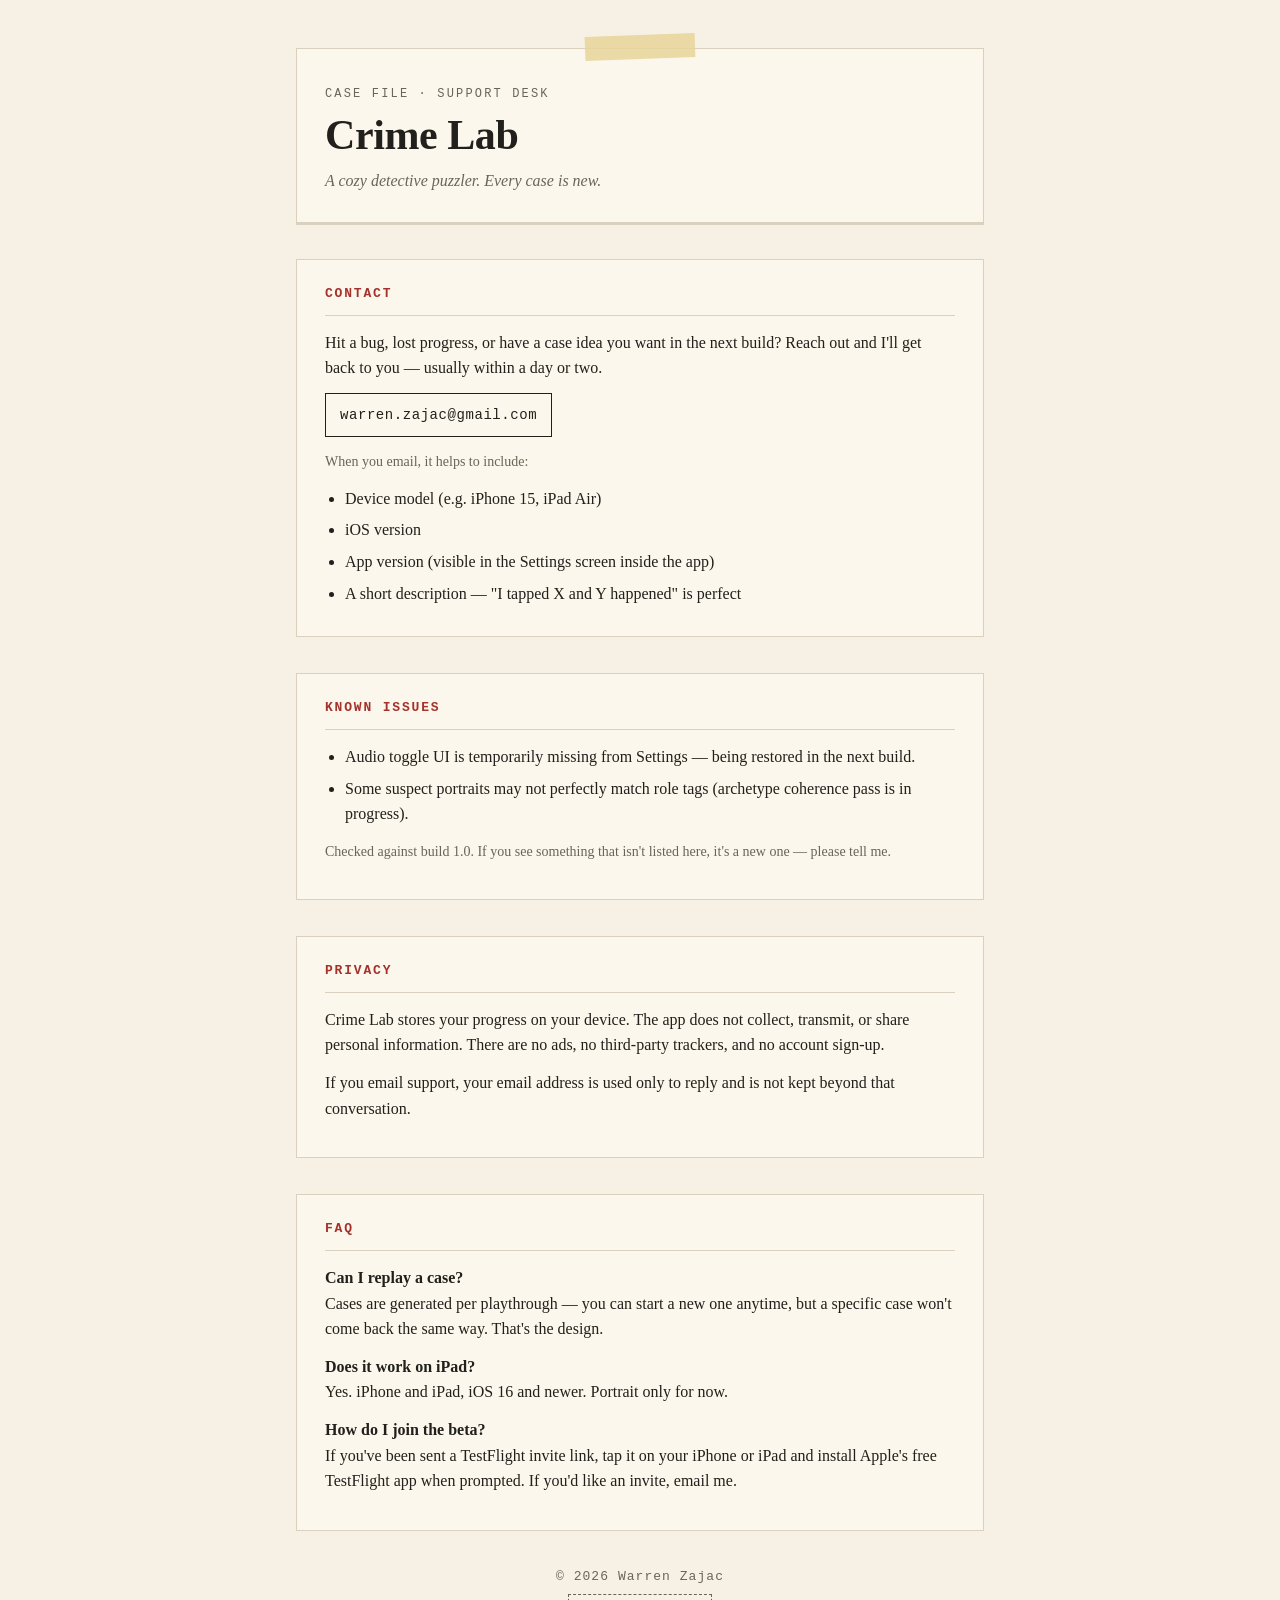
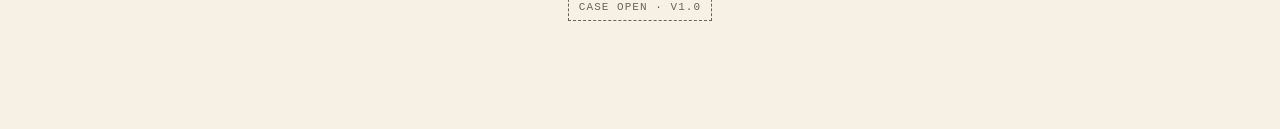
==== index.html @ 8f6f0765 "Initial support site Co-Authored-By: Claude Opus 4.7 <noreply@anthropic.com>" ====
<!doctype html>
<html lang="en">
<head>
<meta charset="utf-8">
<meta name="viewport" content="width=device-width,initial-scale=1">
<title>Crime Lab — Support</title>
<meta name="description" content="Support, contact and known issues for Crime Lab, a cozy detective puzzler for iPhone and iPad.">
<style>
  :root {
    --bg: #f6f1e4;
    --paper: #fbf7ec;
    --ink: #22201c;
    --muted: #6b6457;
    --accent: #a4322b;
    --rule: #d9d1bd;
    --tape: #e8d59a;
  }
  @media (prefers-color-scheme: dark) {
    :root:not([data-theme="light"]) {
      --bg: #15130f;
      --paper: #1c1a16;
      --ink: #ede7d6;
      --muted: #9a9282;
      --accent: #e26b60;
      --rule: #2e2a22;
      --tape: #5a4a26;
    }
  }
  :root[data-theme="dark"] {
    --bg: #15130f;
    --paper: #1c1a16;
    --ink: #ede7d6;
    --muted: #9a9282;
    --accent: #e26b60;
    --rule: #2e2a22;
    --tape: #5a4a26;
  }
  * { box-sizing: border-box; }
  html, body { margin: 0; padding: 0; }
  body {
    background: var(--bg);
    color: var(--ink);
    font-family: Georgia, "Iowan Old Style", "Palatino Linotype", serif;
    line-height: 1.6;
    -webkit-font-smoothing: antialiased;
  }
  .wrap {
    max-width: 720px;
    margin: 0 auto;
    padding: 48px 16px 96px;
  }
  header {
    position: relative;
    background: var(--paper);
    border: 1px solid var(--rule);
    padding: 36px 28px 28px;
    box-shadow: 0 2px 0 var(--rule);
  }
  header::before {
    content: "";
    position: absolute;
    top: -14px; left: 50%;
    transform: translateX(-50%) rotate(-2deg);
    width: 110px; height: 24px;
    background: var(--tape);
    opacity: 0.85;
  }
  .eyebrow {
    font-family: "Courier New", monospace;
    letter-spacing: 0.18em;
    text-transform: uppercase;
    font-size: 12px;
    color: var(--muted);
    margin: 0 0 8px;
  }
  h1 {
    font-size: 42px;
    line-height: 1.1;
    margin: 0 0 10px;
    letter-spacing: -0.01em;
  }
  .tagline {
    color: var(--muted);
    margin: 0;
    font-style: italic;
  }
  section {
    margin-top: 36px;
    background: var(--paper);
    border: 1px solid var(--rule);
    padding: 24px 28px;
  }
  h2 {
    font-family: "Courier New", monospace;
    text-transform: uppercase;
    letter-spacing: 0.14em;
    font-size: 13px;
    color: var(--accent);
    margin: 0 0 14px;
    padding-bottom: 10px;
    border-bottom: 1px solid var(--rule);
  }
  p { margin: 0 0 12px; }
  a {
    color: var(--accent);
    text-decoration: underline;
    text-underline-offset: 3px;
  }
  a:hover { text-decoration-thickness: 2px; }
  ul { padding-left: 20px; margin: 0 0 4px; }
  li { margin-bottom: 6px; }
  .contact {
    display: inline-block;
    padding: 10px 14px;
    border: 1px solid var(--ink);
    color: var(--ink);
    text-decoration: none;
    font-family: "Courier New", monospace;
    font-size: 14px;
    letter-spacing: 0.04em;
    transition: background .15s, color .15s;
  }
  .contact:hover {
    background: var(--ink);
    color: var(--paper);
  }
  .meta {
    margin-top: 36px;
    text-align: center;
    color: var(--muted);
    font-size: 13px;
    font-family: "Courier New", monospace;
    letter-spacing: 0.08em;
  }
  .stamp {
    display: inline-block;
    margin-top: 6px;
    padding: 4px 10px;
    border: 1px dashed var(--muted);
    text-transform: uppercase;
    font-size: 11px;
  }
</style>
</head>
<body>
<div class="wrap">

  <header>
    <p class="eyebrow">Case File · Support Desk</p>
    <h1>Crime Lab</h1>
    <p class="tagline">A cozy detective puzzler. Every case is new.</p>
  </header>

  <section>
    <h2>Contact</h2>
    <p>Hit a bug, lost progress, or have a case idea you want in the next build? Reach out and I'll get back to you — usually within a day or two.</p>
    <p><a class="contact" href="mailto:warren.zajac@gmail.com?subject=Crime%20Lab%20Support">warren.zajac@gmail.com</a></p>
    <p style="margin-top:14px;color:var(--muted);font-size:14px">When you email, it helps to include:</p>
    <ul>
      <li>Device model (e.g. iPhone 15, iPad Air)</li>
      <li>iOS version</li>
      <li>App version (visible in the Settings screen inside the app)</li>
      <li>A short description — "I tapped X and Y happened" is perfect</li>
    </ul>
  </section>

  <section>
    <h2>Known Issues</h2>
    <ul>
      <li>Audio toggle UI is temporarily missing from Settings — being restored in the next build.</li>
      <li>Some suspect portraits may not perfectly match role tags (archetype coherence pass is in progress).</li>
    </ul>
    <p style="color:var(--muted);font-size:14px;margin-top:14px">Checked against build 1.0. If you see something that isn't listed here, it's a new one — please tell me.</p>
  </section>

  <section>
    <h2>Privacy</h2>
    <p>Crime Lab stores your progress on your device. The app does not collect, transmit, or share personal information. There are no ads, no third-party trackers, and no account sign-up.</p>
    <p>If you email support, your email address is used only to reply and is not kept beyond that conversation.</p>
  </section>

  <section>
    <h2>FAQ</h2>
    <p><strong>Can I replay a case?</strong><br>
    Cases are generated per playthrough — you can start a new one anytime, but a specific case won't come back the same way. That's the design.</p>
    <p><strong>Does it work on iPad?</strong><br>
    Yes. iPhone and iPad, iOS 16 and newer. Portrait only for now.</p>
    <p><strong>How do I join the beta?</strong><br>
    If you've been sent a TestFlight invite link, tap it on your iPhone or iPad and install Apple's free TestFlight app when prompted. If you'd like an invite, email me.</p>
  </section>

  <p class="meta">
    &copy; 2026 Warren Zajac<br>
    <span class="stamp">Case Open · v1.0</span>
  </p>

</div>
</body>
</html>
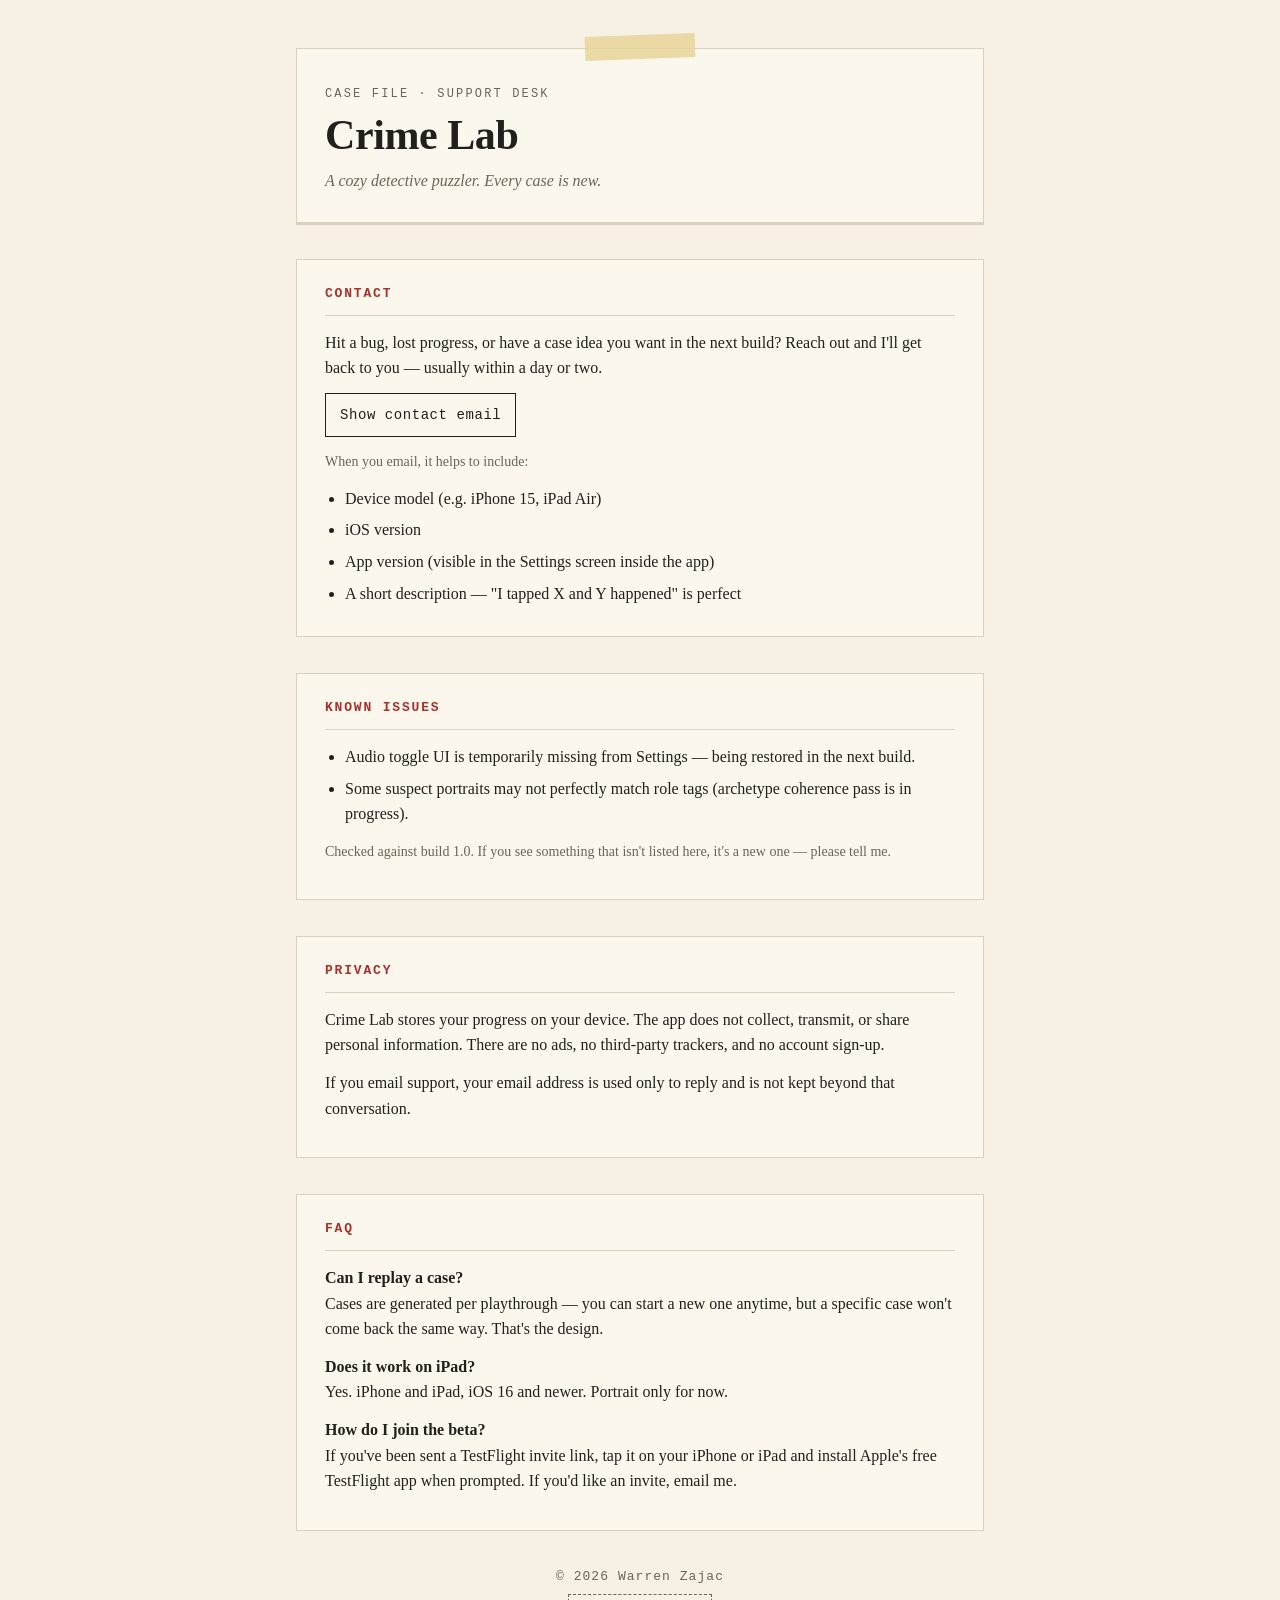
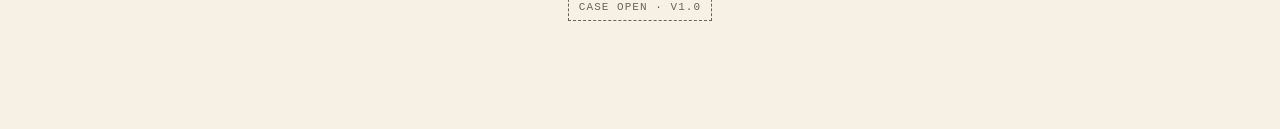
==== commit e465f86d: "Obfuscate email, block AI crawlers via robots.txt and meta tags Co-Authored-By: Claude Opus 4.7 <nor" ====
--- a/index.html
+++ b/index.html
@@ -5,6 +5,10 @@
 <meta name="viewport" content="width=device-width,initial-scale=1">
 <title>Crime Lab — Support</title>
 <meta name="description" content="Support, contact and known issues for Crime Lab, a cozy detective puzzler for iPhone and iPad.">
+<meta name="robots" content="noai, noimageai">
+<meta name="GPTBot" content="noindex">
+<meta name="ClaudeBot" content="noindex">
+<meta name="Google-Extended" content="noindex">
 <style>
   :root {
     --bg: #f6f1e4;
@@ -154,7 +158,14 @@
   <section>
     <h2>Contact</h2>
     <p>Hit a bug, lost progress, or have a case idea you want in the next build? Reach out and I'll get back to you — usually within a day or two.</p>
-    <p><a class="contact" href="mailto:warren.zajac@gmail.com?subject=Crime%20Lab%20Support">warren.zajac@gmail.com</a></p>
+    <p>
+      <a id="contact-link" class="contact" href="#" rel="nofollow noindex noai">
+        <span id="contact-label">Show contact email</span>
+      </a>
+    </p>
+    <noscript>
+      <p style="color:var(--muted);font-size:14px">JavaScript is disabled. Contact: <em>warren dot zajac at gmail dot com</em></p>
+    </noscript>
     <p style="margin-top:14px;color:var(--muted);font-size:14px">When you email, it helps to include:</p>
     <ul>
       <li>Device model (e.g. iPhone 15, iPad Air)</li>
@@ -195,5 +206,26 @@
   </p>
 
 </div>
+<script>
+  (function () {
+    var link = document.getElementById("contact-link");
+    var label = document.getElementById("contact-label");
+    if (!link || !label) return;
+    var user = ["w","a","r","r","e","n",".","z","a","j","a","c"].join("");
+    var host = ["g","m","a","i","l",".","c","o","m"].join("");
+    var at = String.fromCharCode(64);
+    var subject = String.fromCharCode(63) + "subject=Crime" + String.fromCharCode(37) + "20Lab" + String.fromCharCode(37) + "20Support";
+    var revealed = false;
+    link.addEventListener("click", function (e) {
+      if (!revealed) {
+        e.preventDefault();
+        var email = user + at + host;
+        link.href = ["mail","to:"].join("") + email + subject;
+        label.textContent = email;
+        revealed = true;
+      }
+    });
+  })();
+</script>
 </body>
 </html>
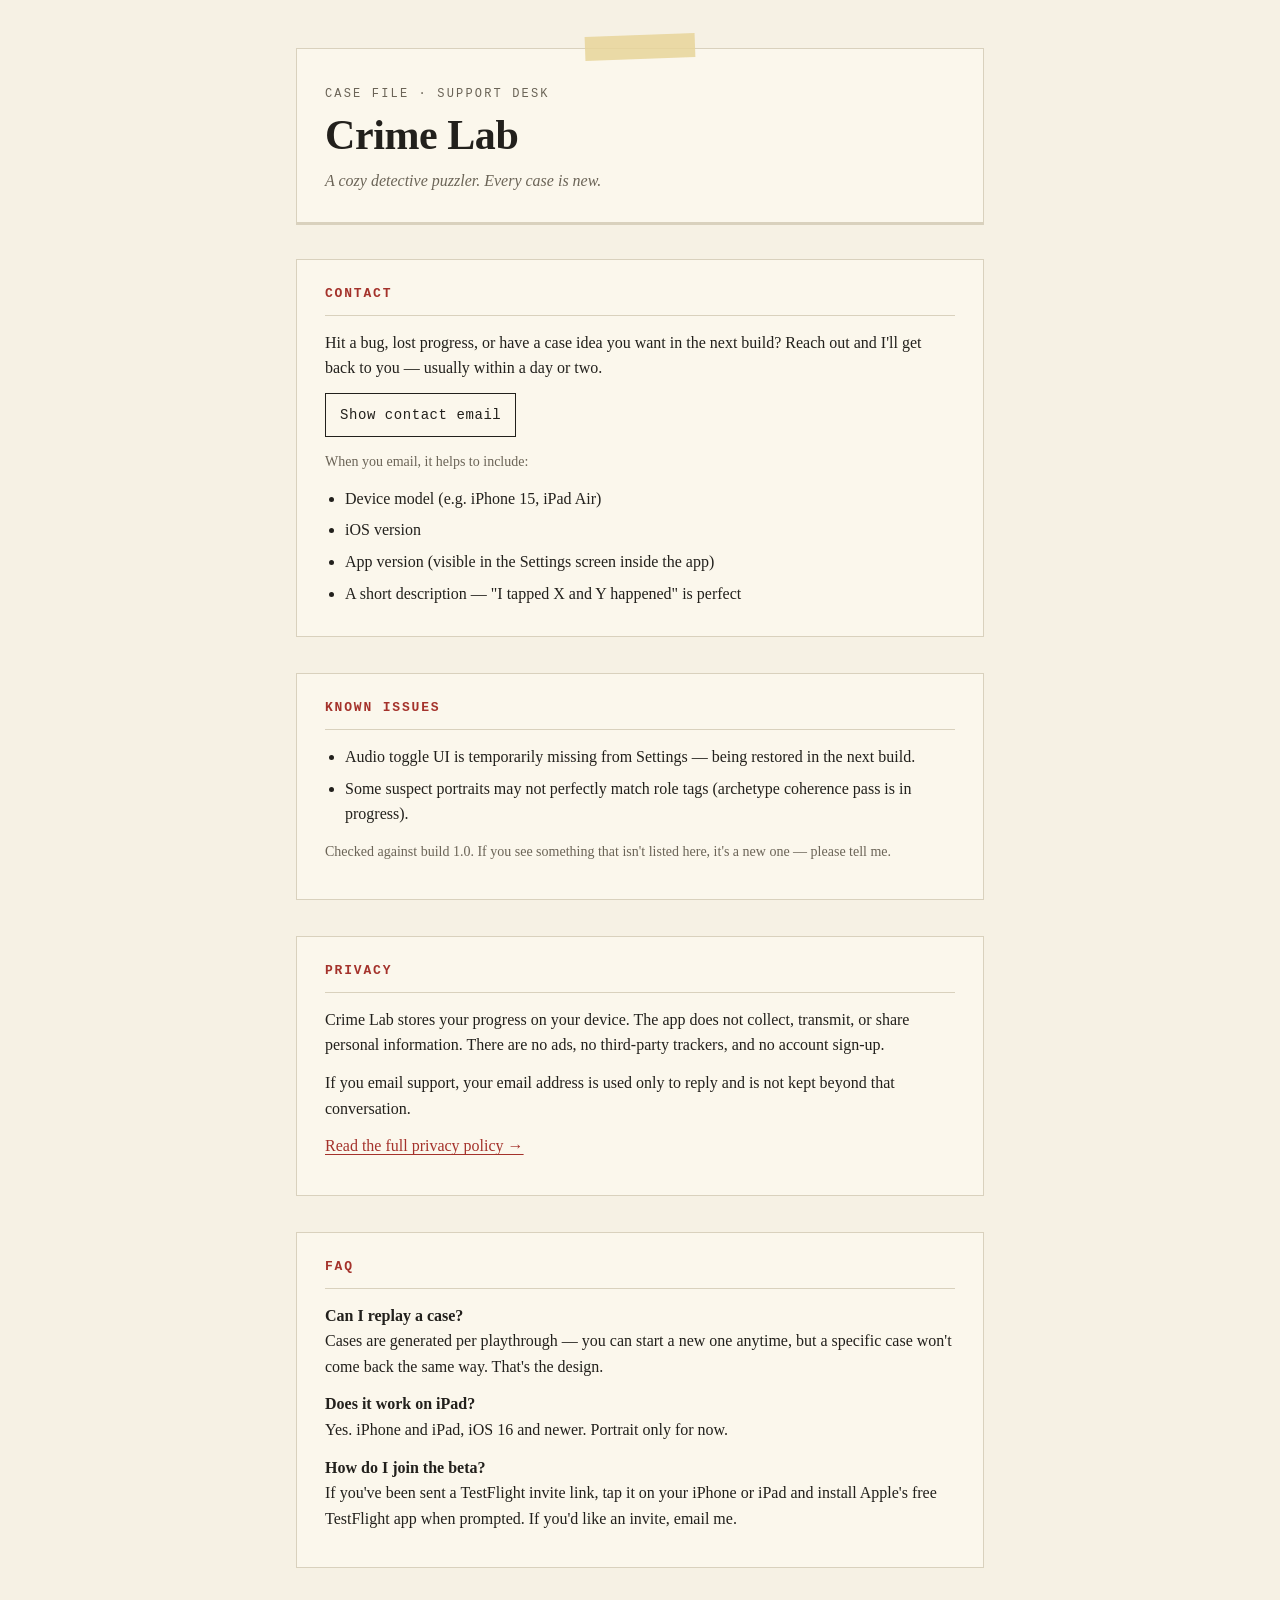
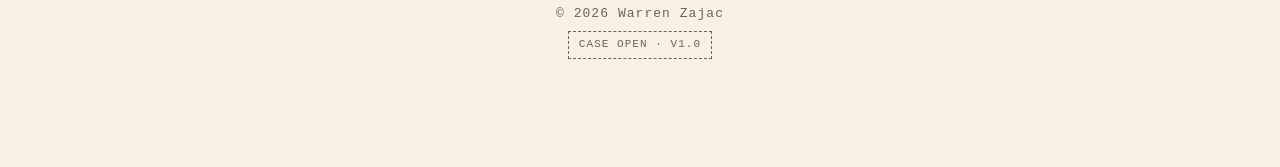
==== commit b349007f: "Add privacy policy page Co-Authored-By: Claude Opus 4.7 <noreply@anthropic.com>" ====
--- a/index.html
+++ b/index.html
@@ -164,7 +164,7 @@
       </a>
     </p>
     <noscript>
-      <p style="color:var(--muted);font-size:14px">JavaScript is disabled. Contact: <em>warren dot zajac at gmail dot com</em></p>
+      <p style="color:var(--muted);font-size:14px">JavaScript is disabled. Contact: <em>tweeter underscore like five oh at icloud dot com</em></p>
     </noscript>
     <p style="margin-top:14px;color:var(--muted);font-size:14px">When you email, it helps to include:</p>
     <ul>
@@ -188,6 +188,7 @@
     <h2>Privacy</h2>
     <p>Crime Lab stores your progress on your device. The app does not collect, transmit, or share personal information. There are no ads, no third-party trackers, and no account sign-up.</p>
     <p>If you email support, your email address is used only to reply and is not kept beyond that conversation.</p>
+    <p><a href="./privacy.html">Read the full privacy policy &rarr;</a></p>
   </section>
 
   <section>
@@ -211,15 +212,20 @@
     var link = document.getElementById("contact-link");
     var label = document.getElementById("contact-label");
     if (!link || !label) return;
-    var user = ["w","a","r","r","e","n",".","z","a","j","a","c"].join("");
-    var host = ["g","m","a","i","l",".","c","o","m"].join("");
-    var at = String.fromCharCode(64);
+    function rot13(s) {
+      return s.replace(/[A-Za-z]/g, function (c) {
+        var code = c.charCodeAt(0);
+        var base = code >= 97 ? 97 : 65;
+        return String.fromCharCode(((code - base + 13) % 26) + base);
+      });
+    }
+    var payload = "gjrrgre_yvxr5b@vpybhq.pbz";
     var subject = String.fromCharCode(63) + "subject=Crime" + String.fromCharCode(37) + "20Lab" + String.fromCharCode(37) + "20Support";
     var revealed = false;
     link.addEventListener("click", function (e) {
       if (!revealed) {
         e.preventDefault();
-        var email = user + at + host;
+        var email = rot13(payload);
         link.href = ["mail","to:"].join("") + email + subject;
         label.textContent = email;
         revealed = true;
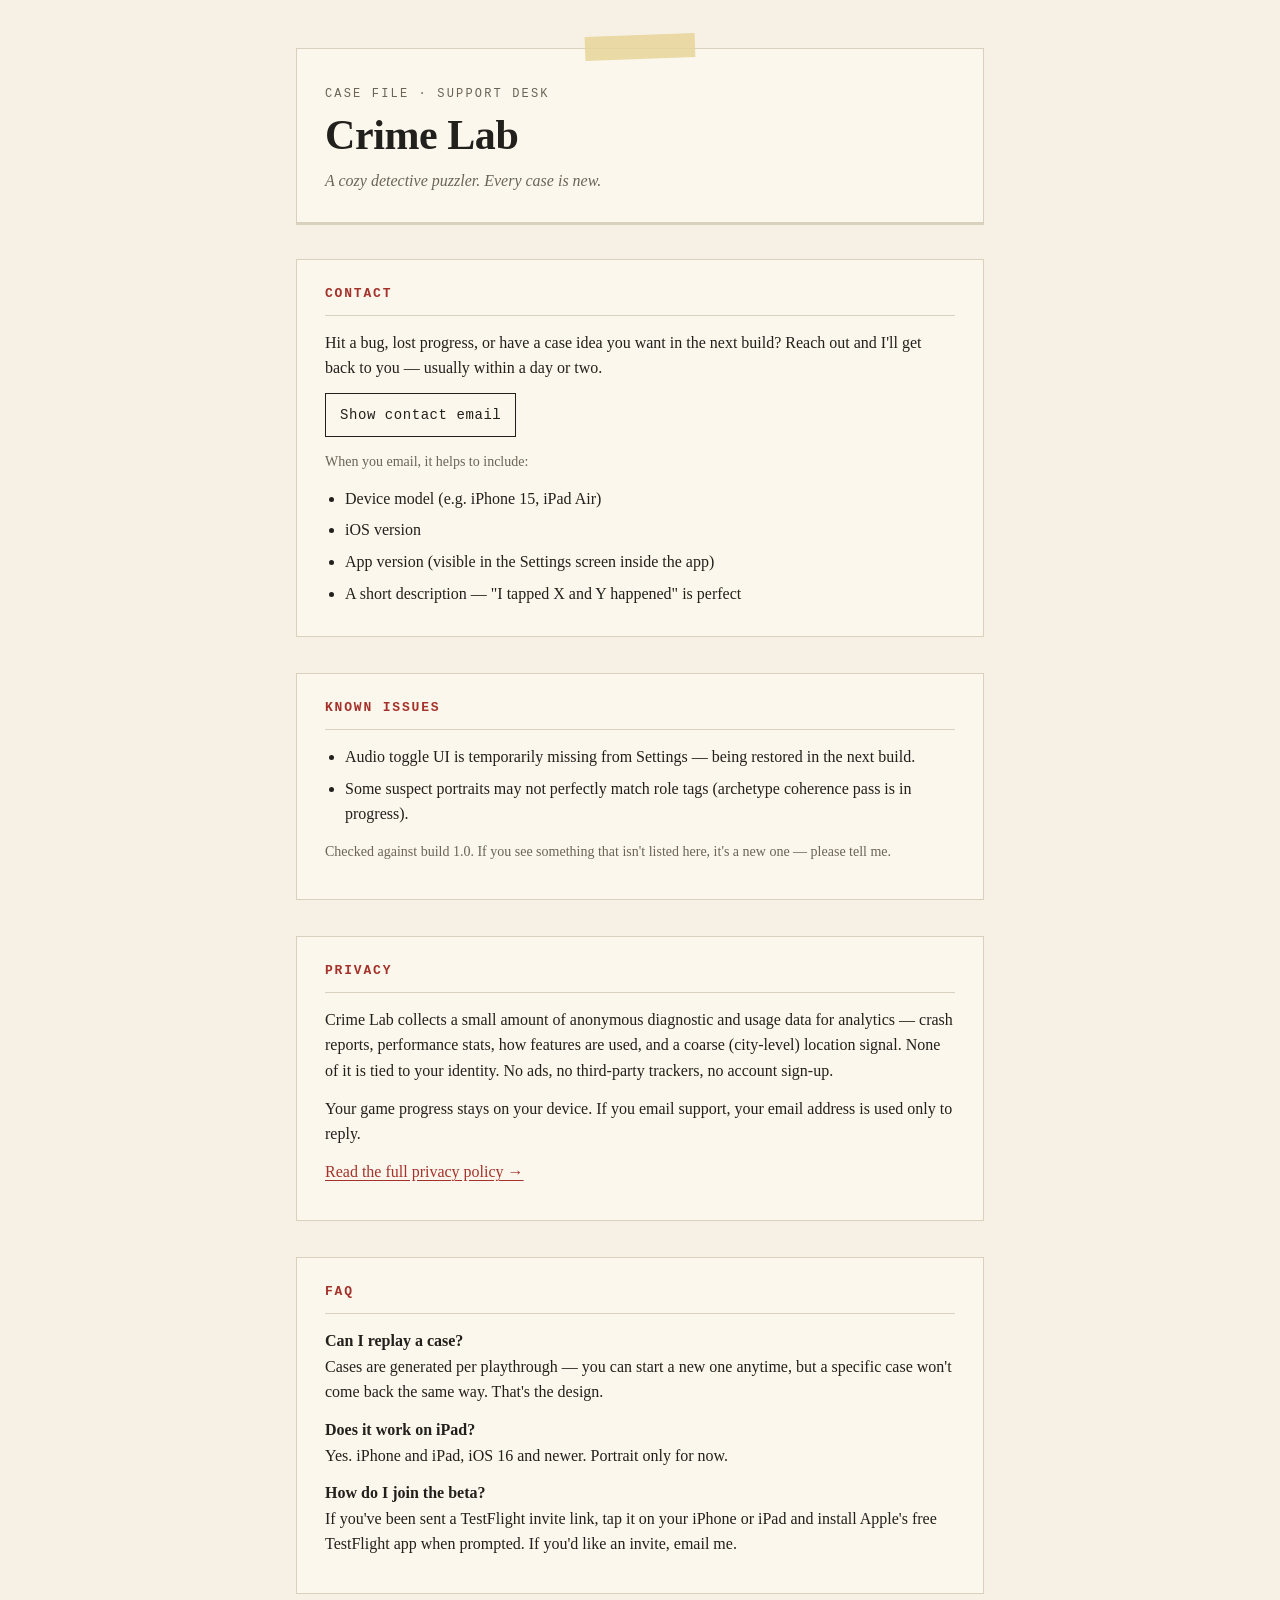
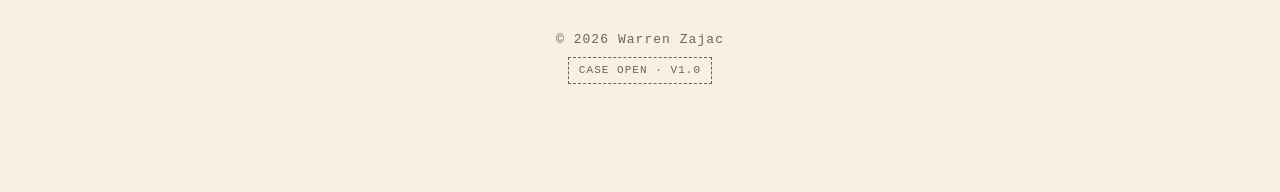
==== commit f9147cf6: "Declare analytics data collection in privacy policy Co-Authored-By: Claude Opus 4.7 <noreply@anthrop" ====
--- a/index.html
+++ b/index.html
@@ -186,8 +186,8 @@
 
   <section>
     <h2>Privacy</h2>
-    <p>Crime Lab stores your progress on your device. The app does not collect, transmit, or share personal information. There are no ads, no third-party trackers, and no account sign-up.</p>
-    <p>If you email support, your email address is used only to reply and is not kept beyond that conversation.</p>
+    <p>Crime Lab collects a small amount of anonymous diagnostic and usage data for analytics &mdash; crash reports, performance stats, how features are used, and a coarse (city-level) location signal. None of it is tied to your identity. No ads, no third-party trackers, no account sign-up.</p>
+    <p>Your game progress stays on your device. If you email support, your email address is used only to reply.</p>
     <p><a href="./privacy.html">Read the full privacy policy &rarr;</a></p>
   </section>
 
